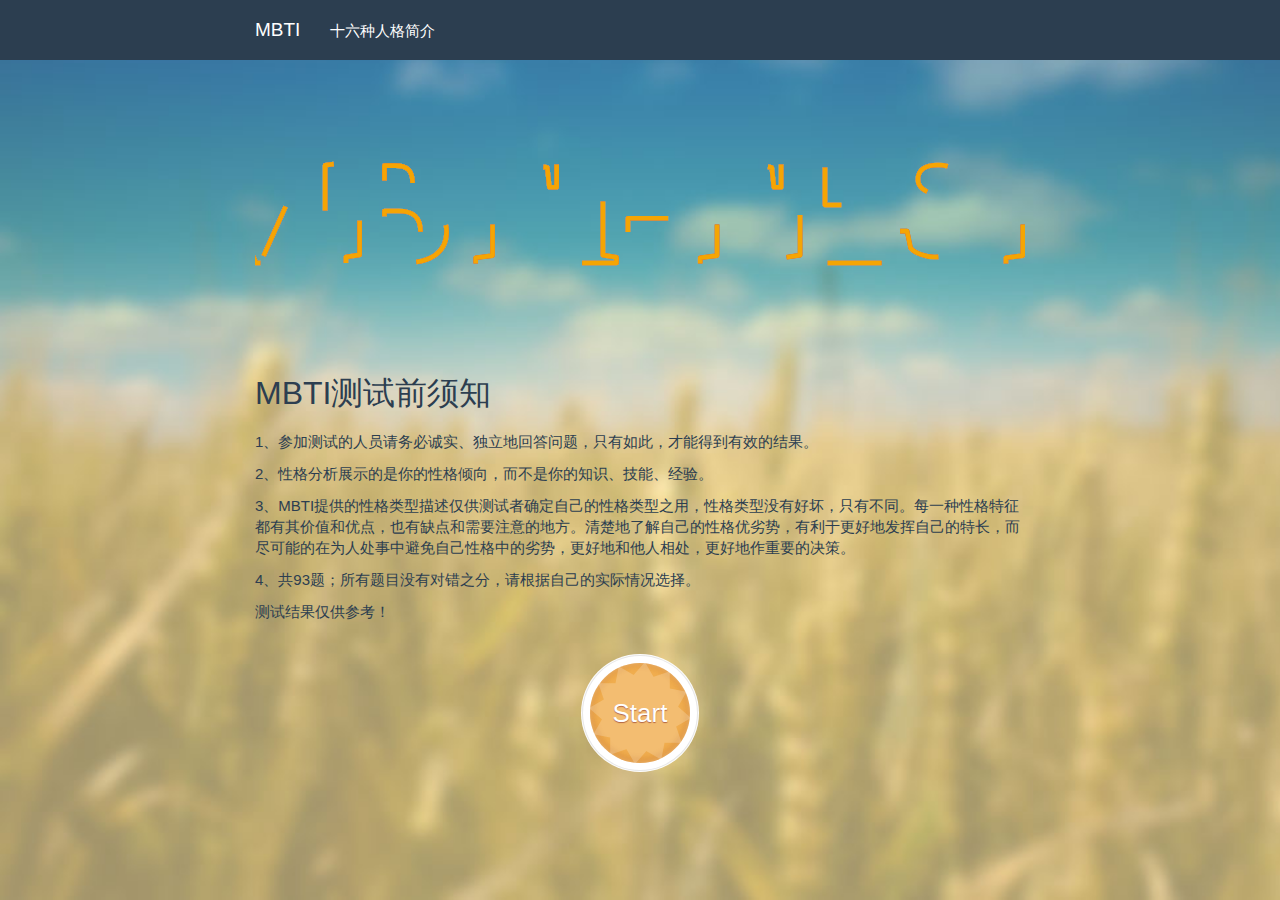
==== index.html @ 554dfa41 "Initial commit" ====
﻿<!doctype html>
<html>

<head>
    <meta charset="utf-8">
    <meta http-equiv="X-UA-Compatible" content="IE=edge">
    <meta name="description" content="A website for MBTI test">
    <meta name="viewport" content="width=device-width, initial-scale=1.0, maximum-scale=1.0, user-scalable=no">
    <meta name="keywords" content="MBTI, mbti">
    <title>首页</title>
    <link rel="shortcut icon" href="./static/img/favicon.ico">
    <link rel="stylesheet" href="./static/css/bootstrap.min.css">
    <link rel="stylesheet" href="./static/css/title.css">
    <link rel="stylesheet" href="./static/css/startbtn.css">
    <link rel="stylesheet" href="./static/css/app.css">
    <script src="./static/js/jquery-3.7.1.min.js"></script>
    <script src="./static/js/bootstrap.min.js"></script>
    <script src="./static/js/printProjectInfo.js"></script>
    <script type="text/javascript" src="./static/js/jquery.cookie.js"></script>
</head>

<body>
    <div>
        <div class="navbar navbar-default navbar-fixed-top">
            <div class="container">
                <div class="navbar-header">
                    <a href="#" class="navbar-brand">MBTI</a>
                    <button class="navbar-toggle" type="button" data-toggle="collapse" data-target="#navbar-main">
                        <span class="icon-bar"></span>
                        <span class="icon-bar"></span>
                        <span class="icon-bar"></span>
                    </button>
                </div>
                <div class="navbar-collapse collapse" id="navbar-main">
                    <ul class="nav navbar-nav">
                        <li>
                            <a href="./personalities.html">十六种人格简介</a>
                        </li>
                    </ul>
                </div>
            </div>
        </div>

        <div class="container">

            <div class="page-header">
                <div class="content">
                    <svg viewBox="0 0 1000 300" style="width: 100%;">
                        <symbol id="s-text">
                            <text text-anchor="middle" x="50%" y="60%" dy=".2em">
                                MBTI-TEST
                            </text>
                        </symbol>
                        <use xlink:href="#s-text" class="text"></use>
                        <use xlink:href="#s-text" class="text"></use>
                        <use xlink:href="#s-text" class="text"></use>
                        <use xlink:href="#s-text" class="text"></use>
                        <use xlink:href="#s-text" class="text"></use>
                        <use xlink:href="#s-text" class="text"></use>
                        <clippath id="cp-text">
                            <text text-anchor="middle" x="50%" y="60%" dy=".2em" class="text--line">
                                MBTI-TEST
                            </text>
                        </clippath>
                        <g clip-path="url(#cp-text)" class="shadow">
                            <rect width="100%" height="100%" class="anim-shape anim-shape--shadow"></rect>
                        </g>
                        <g clip-path="url(#cp-text)" class="colortext">
                            <rect width="100%" height="100%" class="anim-shape"></rect>
                            <rect width="80%" height="100%" class="anim-shape"></rect>
                            <rect width="60%" height="100%" class="anim-shape"></rect>
                            <rect width="40%" height="100%" class="anim-shape"></rect>
                            <rect width="20%" height="100%" class="anim-shape"></rect>
                        </g>
                        <use xlink:href="#s-text" class="text--transparent"></use>
                    </svg>
                </div>
            </div>


            <div class="bs-docs-section">
                <div class="row">
                    <div class="col-lg-12">
                        <div class="bs-component">
                            <h2>MBTI测试前须知</h2>
                            <p>1、参加测试的人员请务必诚实、独立地回答问题，只有如此，才能得到有效的结果。</p>
                            <p>2、性格分析展示的是你的性格倾向，而不是你的知识、技能、经验。</p>
                            <p>
                                3、MBTI提供的性格类型描述仅供测试者确定自己的性格类型之用，性格类型没有好坏，只有不同。每一种性格特征都有其价值和优点，也有缺点和需要注意的地方。清楚地了解自己的性格优劣势，有利于更好地发挥自己的特长，而尽可能的在为人处事中避免自己性格中的劣势，更好地和他人相处，更好地作重要的决策。
                            </p>
                            <p>4、共93题；所有题目没有对错之分，请根据自己的实际情况选择。</p>
                            <p>测试结果仅供参考！</p>
                        </div>
                    </div>
                </div>
            </div>

            <a href="./MBTI.html" class="a-btn">
                <span></span>
                <span>Start</span>
                <span>Go!</span>
            </a>
        </div>
</body>

</html>
---- static/css/title.css ----
/* test style */
@media screen and (max-width: 27em) {
  p {
    font-size: 11px;
  }
}


body {
  height: 100%;
}

.text {
  fill: none;
  stroke-width: 6;
  stroke-linejoin: round;
  stroke-dasharray: 70 330;
  stroke-dashoffset: 0;
  -webkit-animation: stroke 6s infinite linear;
  animation: stroke 6s infinite linear;
}

.text:nth-child(5n + 1) {
  stroke: #F2385A;
  -webkit-animation-delay: -1.2s;
  animation-delay: -1.2s;
}

.text:nth-child(5n + 2) {
  stroke: #F5A503;
  -webkit-animation-delay: -2.4s;
  animation-delay: -2.4s;
}

.text:nth-child(5n + 3) {
  stroke: #E9F1DF;
  -webkit-animation-delay: -3.6s;
  animation-delay: -3.6s;
}

.text:nth-child(5n + 4) {
  stroke: #56D9CD;
  -webkit-animation-delay: -4.8s;
  animation-delay: -4.8s;
}

.text:nth-child(5n + 5) {
  stroke: #3AA1BF;
  -webkit-animation-delay: -6s;
  animation-delay: -6s;
}

@-webkit-keyframes stroke {
  100% {
    stroke-dashoffset: -400;
  }
}

@keyframes stroke {
  100% {
    stroke-dashoffset: -400;
  }
}

/* mbti style */
.text--transparent {
  fill: transparent;
}

.anim-shape {
  -webkit-transform-origin: 0x 150px;
  transform-origin: 0x 150px;
  -webkit-transform: scale(0, 1) translate(0, 0);
  transform: scale(0, 1) translate(0, 0);
  -webkit-animation: moving-panel 3s infinite alternate;
  animation: moving-panel 3s infinite alternate;
}

.colortext .anim-shape:nth-child(1) {
  fill: #0E1826;
}

.colortext .anim-shape:nth-child(2) {
  fill: #166973;
}

.colortext .anim-shape:nth-child(3) {
  fill: #65BFA6;
}

.colortext .anim-shape:nth-child(4) {
  fill: #F2CD5C;
}

.colortext .anim-shape:nth-child(5) {
  fill: #F26444;
}

.shadow {
  -webkit-transform: translate(10px, 10px);
  transform: translate(10px, 10px);
}

.anim-shape--shadow {
  fill: #000;
  fill-opacity: .2;
}

@-webkit-keyframes moving-panel {
  100% {
    -webkit-transform: scale(1, 1) translate(20px, 0);
    transform: scale(1, 1) translate(20px, 0);
  }
}

@keyframes moving-panel {
  100% {
    -webkit-transform: scale(1, 1) translate(20px, 0);
    transform: scale(1, 1) translate(20px, 0);
  }
}


div.content {
  font: 800 14em/1 'Open Sans', Impact;
  display: flex;
  justify-content: center;
  flex-wrap: wrap;

}

.page-header {
  padding-top: 50px;
}

svg {
  display: block;
  text-transform: uppercase;
}
---- static/css/startbtn.css ----
.a-btn{
    width:100px;
    height:100px;
    -webkit-border-radius:50%;
    -moz-border-radius:50%;
    border-radius:50%;
    display:block;
    margin-top:30px;
    left:50%;
    margin-left: -50px;
    background:#f0ad4e;
    position:relative;
    -webkit-box-shadow:0px 0px 5px 0px rgba(246, 212, 163, 0.5) inset, 0px -1px 5px 4px rgba(170, 77, 27, 0.2) inset, 0px 0px 0px 7px #fff,  0px 0px 1px 8px rgba(188, 188, 188, 0.4), 0px 0px 0px 9px #fff;
    -moz-box-shadow:0px 0px 5px 0px rgba(246, 212, 163, 0.5) inset, 0px -1px 5px 4px rgba(170, 77, 27, 0.2) inset, 0px 0px 0px 7px #fff,  0px 0px 1px 8px rgba(188, 188, 188, 0.4), 0px 0px 0px 9px #fff;
    box-shadow:0px 0px 5px 0px rgba(246, 212, 163, 0.5) inset, 0px -1px 5px 4px rgba(170, 77, 27, 0.2) inset, 0px 0px 0px 7px #fff,  0px 0px 1px 8px rgba(188, 188, 188, 0.4), 0px 0px 0px 9px #fff;
    -webkit-transition:all 0.3s linear;
    -moz-transition:all 0.3s linear;
    -o-transition:all 0.3s linear;
    transition:all 0.3s linear;
}
.a-btn span{
    display:table-cell;
    width:100px;
    height:100px;
    padding:20px;
    text-align:center;
    vertical-align:middle;
    font-size:26px;
    color:#fff;
    text-shadow:0px 1px 1px #A03F16;
    font-family:"Arvo", "Myriad Pro", "Trebuchet MS", sans-serif;
    -webkit-transition:all 0.3s linear;
    -moz-transition:all 0.3s linear;
    -o-transition:all 0.3s linear;
    transition:all 0.3s linear;
}
.a-btn span:nth-child(1),
.a-btn span:nth-child(3){
    position:absolute;
    top:0px;
    left:0px;
    font-size:40px;
    line-height:36px;
    opacity:0;
}
.a-btn span:nth-child(1){
    background:transparent url(/static/img/star.png) no-repeat center center;
    opacity:0.2;
}
.a-btn:hover{
    text-decoration: none;
    background:rgba(170, 77, 27, 0.6);
    -webkit-box-shadow:0px 0px 5px 0px rgba(246, 212, 163, 0.5) inset, 0px -1px 5px 4px rgba(170, 77, 27, 0.2) inset, 0px 0px 0px 7px #fff,  1px 4px 5px 8px rgba(188, 188, 188, 0.6), 0px 0px 0px 9px #fff;
    -moz-box-shadow:0px 0px 5px 0px rgba(246, 212, 163, 0.5) inset, 0px -1px 5px 4px rgba(170, 77, 27, 0.2) inset, 0px 0px 0px 7px #fff,  1px 4px 5px 8px rgba(188, 188, 188, 0.6), 0px 0px 0px 9px #fff;
    box-shadow:0px 0px 5px 0px rgba(246, 212, 163, 0.5) inset, 0px -1px 5px 4px rgba(170, 77, 27, 0.2) inset, 0px 0px 0px 7px #fff,  1px 4px 5px 8px rgba(188, 188, 188, 0.6), 0px 0px 0px 9px #fff;
}
.a-btn:hover span:nth-child(3){
    margin-top: 10px;
    opacity:1;
}
.a-btn:hover span:nth-child(2){
    opacity: 0;
    -webkit-transform: scale(0);
    -moz-transform: scale(0);
    transform: scale(0);
}
.a-btn:hover span:nth-child(1){
    -webkit-animation:rotate 1s linear;
    -moz-animation:rotate 1s linear;
    animation:rotate 1s linear;
}
.a-btn:active{
    -webkit-box-shadow:0px 0px 5px 0px rgba(246, 212, 163, 0.5) inset, 0px -1px 5px 4px rgba(170, 77, 27, 0.2) inset, 0px 0px 0px 7px #fff,  0px -1px 0px 8px rgba(188, 188, 188, 0.3), 0px 0px 0px 10px #fff;
    -moz-box-shadow:0px 0px 5px 0px rgba(246, 212, 163, 0.5) inset, 0px -1px 5px 4px rgba(170, 77, 27, 0.2) inset, 0px 0px 0px 7px #fff,  0px -1px 0px 8px rgba(188, 188, 188, 0.3), 0px 0px 0px 10px #fff;
    box-shadow:0px 0px 5px 0px rgba(246, 212, 163, 0.5) inset, 0px -1px 5px 4px rgba(170, 77, 27, 0.2) inset, 0px 0px 0px 7px #fff,  0px -1px 0px 8px rgba(188, 188, 188, 0.3), 0px 0px 0px 10px #fff;
}
.a-btn:active span:nth-child(2){
    color:rgba(170, 77, 27, 0.8);
    text-shadow:0px 1px 1px rgba(255, 255, 255, 0.6);
}
@keyframes rotate{
    0% { transform: scale(1) rotate(0);}
    50% { transform: scale(0.5) rotate(180deg);}
    100% { transform: scale(1) rotate(360deg);}
}
@-webkit-keyframes rotate{
    0% { -webkit-transform: scale(1) rotate(0);}
    50% { -webkit-transform: scale(0.5) rotate(180deg);}
    100% { -webkit-transform: scale(1) rotate(360deg);}
}
@-moz-keyframes rotate{
    0% { -moz-transform: scale(1) rotate(0);}
    50% { -moz-transform: scale(0.5) rotate(180deg);}
    100% { -moz-transform: scale(1) rotate(360deg);}
}
---- static/css/app.css ----
body {
	background: #ddd url("/static/img/field.jpg") fixed no-repeat top left;
	-webkit-background-size: cover;
	-moz-background-size: cover;
	background-size: cover;
}

footer {
	margin-top: 90px;
}

.flashes {
	margin-top: 90px;
	text-align: center;
}

.questionbox {
	display: flex;
	align-items: center;
	justify-content: center;
	margin-top: 20px;
}

.resultbox {
	display: none;
	text-align: center;
	margin-top: 20px;
}

.progress-container {
	display: flex;
	align-items: center;
	margin-bottom: 20px;
}

.progress-container i {
	font-size: 2rem;
	margin-right: 10px;
	vertical-align: middle;
}

.progress {
	height: 30px;
	width: 100%;
	border-radius: 15px;
	overflow: hidden;
}

.progress-bar {
	line-height: 30px;
	font-size: 16px;
	border-radius: 15px;
}

.container {
	max-width: 800px;
	margin: 0 auto;
}

.icon {
	margin-bottom: 20px;
}

h2 {
	margin-bottom: 20px;
}
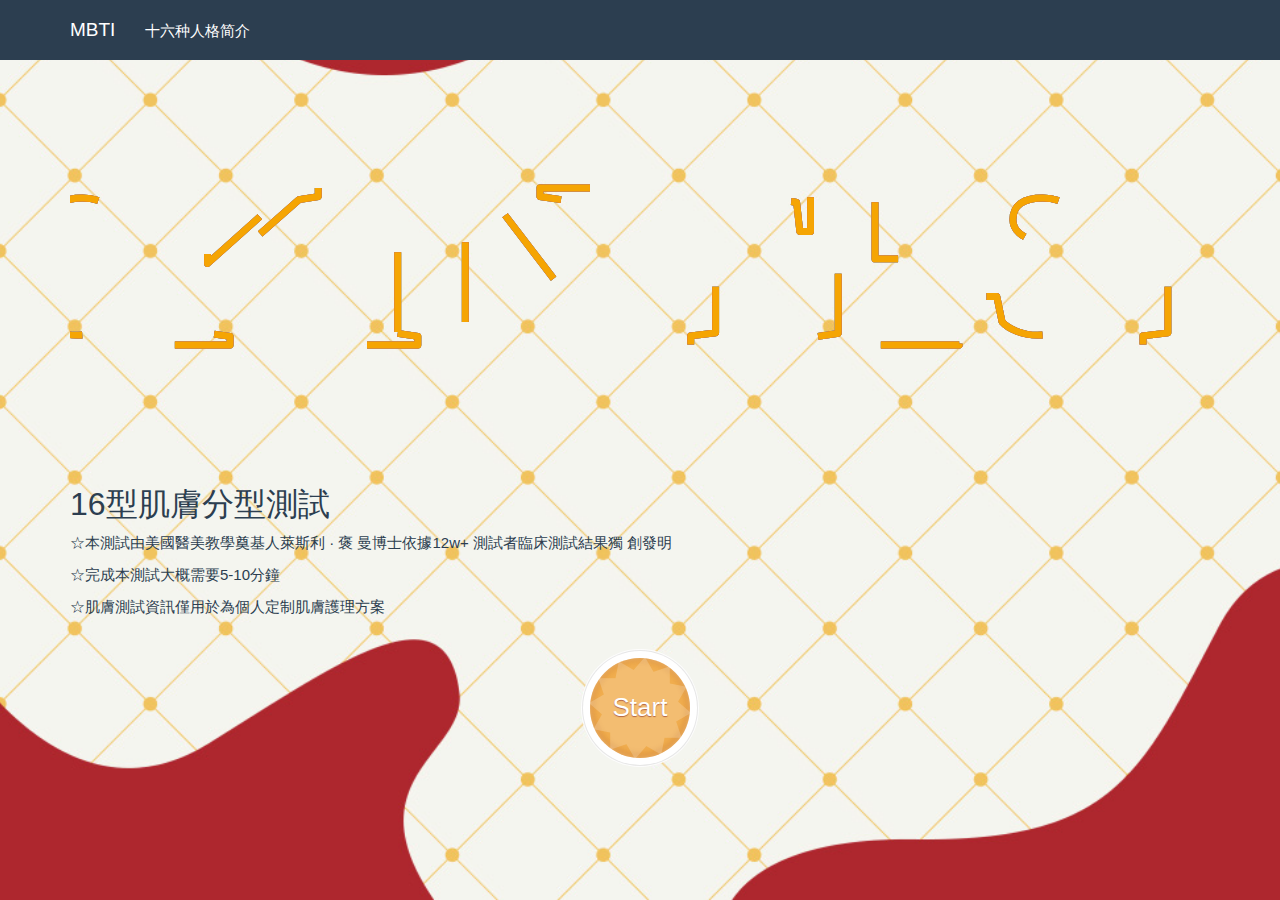
==== commit 88d860b4: "Add files via upload" ====
--- a/index.html
+++ b/index.html
@@ -48,7 +48,7 @@
                     <svg viewBox="0 0 1000 300" style="width: 100%;">
                         <symbol id="s-text">
                             <text text-anchor="middle" x="50%" y="60%" dy=".2em">
-                                MBTI-TEST
+                                Skin Test
                             </text>
                         </symbol>
                         <use xlink:href="#s-text" class="text"></use>
@@ -59,7 +59,7 @@
                         <use xlink:href="#s-text" class="text"></use>
                         <clippath id="cp-text">
                             <text text-anchor="middle" x="50%" y="60%" dy=".2em" class="text--line">
-                                MBTI-TEST
+                                Skin Test
                             </text>
                         </clippath>
                         <g clip-path="url(#cp-text)" class="shadow">
@@ -82,20 +82,17 @@
                 <div class="row">
                     <div class="col-lg-12">
                         <div class="bs-component">
-                            <h2>MBTI测试前须知</h2>
-                            <p>1、参加测试的人员请务必诚实、独立地回答问题，只有如此，才能得到有效的结果。</p>
-                            <p>2、性格分析展示的是你的性格倾向，而不是你的知识、技能、经验。</p>
-                            <p>
-                                3、MBTI提供的性格类型描述仅供测试者确定自己的性格类型之用，性格类型没有好坏，只有不同。每一种性格特征都有其价值和优点，也有缺点和需要注意的地方。清楚地了解自己的性格优劣势，有利于更好地发挥自己的特长，而尽可能的在为人处事中避免自己性格中的劣势，更好地和他人相处，更好地作重要的决策。
-                            </p>
-                            <p>4、共93题；所有题目没有对错之分，请根据自己的实际情况选择。</p>
-                            <p>测试结果仅供参考！</p>
+                            <h2>16型肌膚分型測試</h2>
+                            <p>☆本測試由美國醫美教學奠基人萊斯利 · 褒 曼博士依據12w+ 測試者臨床測試結果獨 創發明</p>
+                            <p>☆完成本測試大概需要5-10分鐘</p>
+                            <p>☆肌膚測試資訊僅用於為個人定制肌膚護理方案</p>
+                            
                         </div>
                     </div>
                 </div>
             </div>
 
-            <a href="./MBTI.html" class="a-btn">
+            <a href="./skin.html" class="a-btn">
                 <span></span>
                 <span>Start</span>
                 <span>Go!</span>
--- a/static/css/app.css
+++ b/static/css/app.css
@@ -1,66 +1,139 @@
 body {
-	background: #ddd url("/static/img/field.jpg") fixed no-repeat top left;
-	-webkit-background-size: cover;
-	-moz-background-size: cover;
-	background-size: cover;
+    background: #ddd url("../img/field.jpg") no-repeat center center fixed;
+    -webkit-background-size: cover;
+    -moz-background-size: cover;
+    background-size: cover;
 }
 
 footer {
-	margin-top: 90px;
+    margin-top: 90px;
 }
 
 .flashes {
-	margin-top: 90px;
-	text-align: center;
+    margin-top: 90px;
+    text-align: center;
 }
 
 .questionbox {
-	display: flex;
-	align-items: center;
-	justify-content: center;
-	margin-top: 20px;
+    display: flex;
+    align-items: center;
+    justify-content: center;
+    margin-top: 20px;
 }
 
 .resultbox {
-	display: none;
-	text-align: center;
-	margin-top: 20px;
+    display: none;
+    text-align: center;
+    margin-top: 20px;
 }
 
 .progress-container {
-	display: flex;
-	align-items: center;
+    display: flex;
+    align-items: center;
+    justify-content: center;
+    margin-bottom: 20px;
+}
+
+.progress-container i {
+    font-size: 2rem;
+    margin-right: 10px;
+    vertical-align: middle;
+}
+
+.progress {
+    height: 30px;
+    width: 60%;
+    border-radius: 15px;
+    overflow: hidden;
+    margin-right: 10px;
+}
+
+.progress-bar {
+    line-height: 30px;
+    font-size: 16px;
+    border-radius: 15px;
+}
+
+.progress-label {
+    font-size: 2rem;
+    vertical-align: middle;
+    white-space: nowrap;
+    width: 20%;
+    text-align: center;
 	margin-bottom: 20px;
 }
 
-.progress-container i {
-	font-size: 2rem;
-	margin-right: 10px;
-	vertical-align: middle;
-}
-
-.progress {
-	height: 30px;
-	width: 100%;
-	border-radius: 15px;
-	overflow: hidden;
-}
-
-.progress-bar {
-	line-height: 30px;
-	font-size: 16px;
-	border-radius: 15px;
-}
-
 .container {
-	max-width: 800px;
-	margin: 0 auto;
+    margin: 0 auto;
 }
 
 .icon {
-	margin-bottom: 20px;
+    margin-bottom: 20px;
 }
 
-h2 {
-	margin-bottom: 20px;
-}+.h2 {
+    margin-bottom: 20px;
+}
+
+.intro-page {
+    height: 100vh;
+    flex-direction: column;
+    align-items: center;
+    justify-content: center;
+    text-align: center;
+}
+
+.intro-page h1 {
+    font-size: 5vw;
+}
+
+.intro-page p {
+    font-size: 2vw;
+}
+
+.intro-page .continue-button {
+    font-size: 3vw;
+    margin-top: 20px;
+}
+
+@media (max-width: 768px) {
+    .intro-page h1 {
+        font-size: 12vw;
+    }
+
+    .intro-page p {
+        font-size: 5.5vw;
+    }
+
+    .intro-page .continue-button {
+        font-size: 7vw;
+    }
+}
+
+.flexWidth h2 {
+    font-size: 2vw !important;
+}
+
+.flexWidth label {
+    font-size: 1.5vw !important;
+}
+
+@media (max-width: 1024px) and (min-width: 768px) {
+    .flexWidth h2 {
+        font-size: 4vw !important;
+    }
+
+    .flexWidth label {
+        font-size: 3vw !important;
+    }
+}
+
+@media (max-width: 768px) {
+    .flexWidth h2 {
+        font-size: 7vw !important;
+    }
+
+    .flexWidth label {
+        font-size: 5vw !important;
+    }
+}
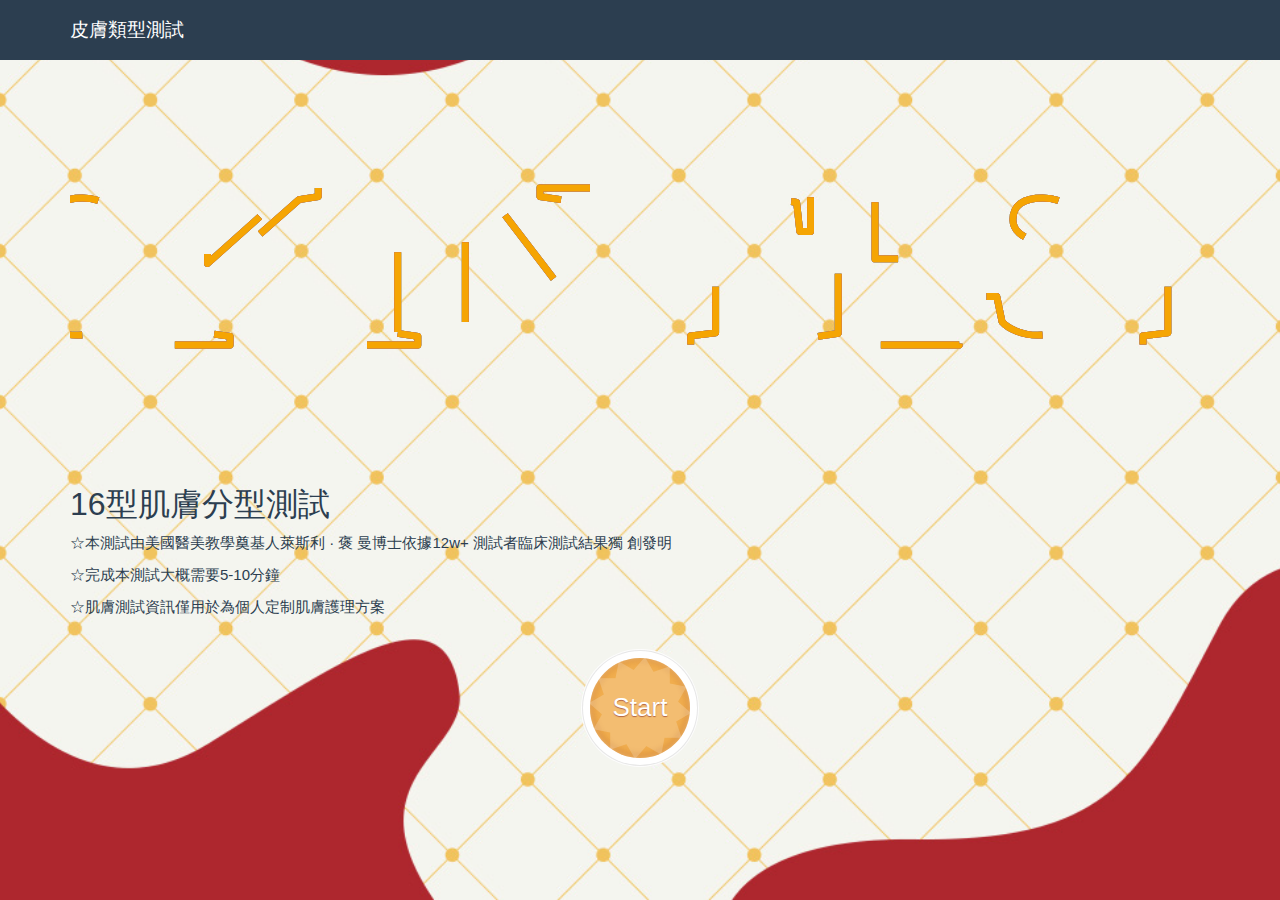
==== commit a3004513: "Add files via upload" ====
--- a/index.html
+++ b/index.html
@@ -24,20 +24,20 @@
         <div class="navbar navbar-default navbar-fixed-top">
             <div class="container">
                 <div class="navbar-header">
-                    <a href="#" class="navbar-brand">MBTI</a>
+                    <a href="#" class="navbar-brand">皮膚類型測試</a>
                     <button class="navbar-toggle" type="button" data-toggle="collapse" data-target="#navbar-main">
                         <span class="icon-bar"></span>
                         <span class="icon-bar"></span>
                         <span class="icon-bar"></span>
                     </button>
                 </div>
-                <div class="navbar-collapse collapse" id="navbar-main">
+                <!-- <div class="navbar-collapse collapse" id="navbar-main">
                     <ul class="nav navbar-nav">
                         <li>
-                            <a href="./personalities.html">十六种人格简介</a>
+                            <a href="./personalities.html"></a>
                         </li>
                     </ul>
-                </div>
+                </div> -->
             </div>
         </div>
 
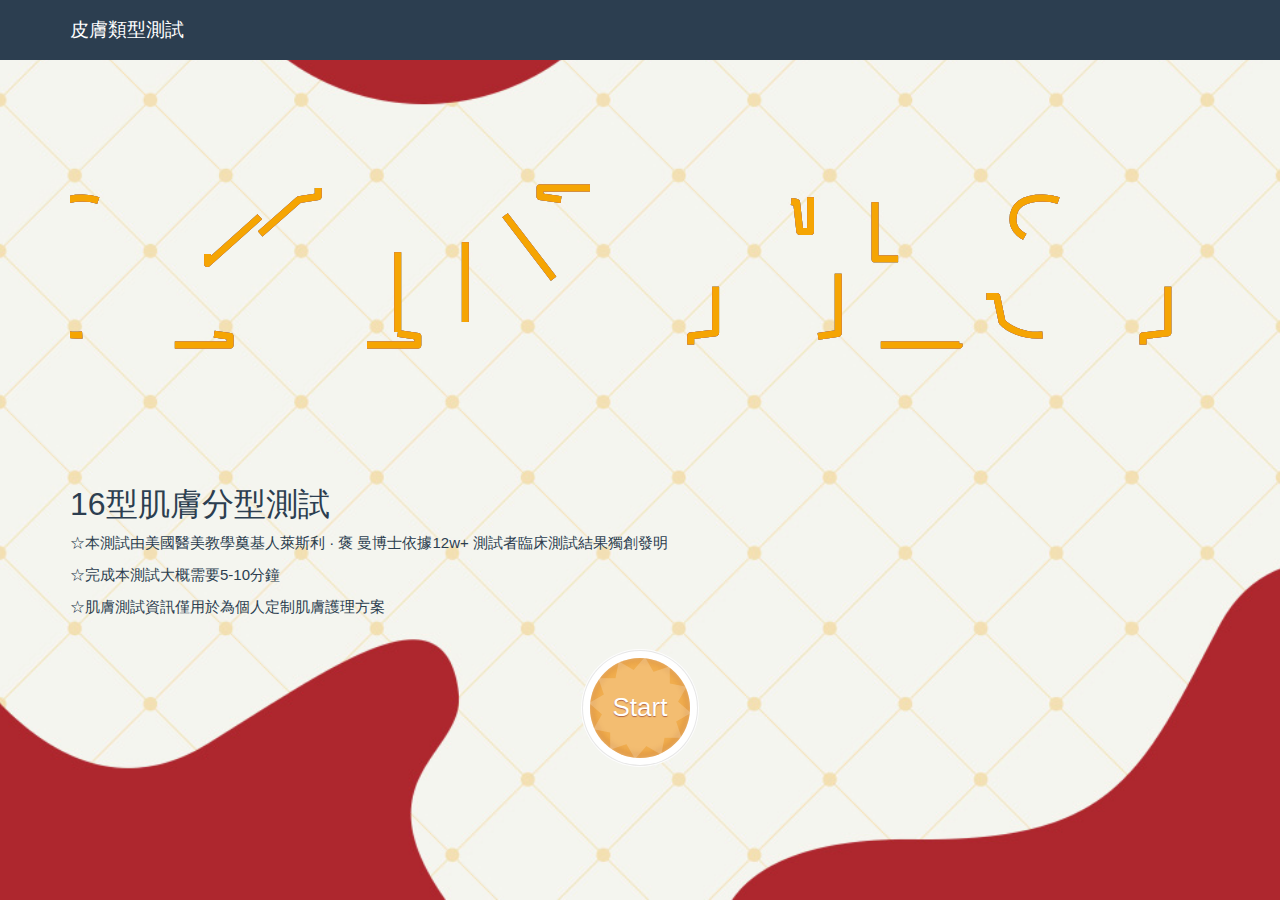
==== commit 894e75b2: "Initial commit" ====
--- a/index.html
+++ b/index.html
@@ -7,7 +7,7 @@
     <meta name="description" content="A website for MBTI test">
     <meta name="viewport" content="width=device-width, initial-scale=1.0, maximum-scale=1.0, user-scalable=no">
     <meta name="keywords" content="MBTI, mbti">
-    <title>首页</title>
+    <title>皮膚類型測試</title>
     <link rel="shortcut icon" href="./static/img/favicon.ico">
     <link rel="stylesheet" href="./static/css/bootstrap.min.css">
     <link rel="stylesheet" href="./static/css/title.css">
@@ -83,7 +83,7 @@
                     <div class="col-lg-12">
                         <div class="bs-component">
                             <h2>16型肌膚分型測試</h2>
-                            <p>☆本測試由美國醫美教學奠基人萊斯利 · 褒 曼博士依據12w+ 測試者臨床測試結果獨 創發明</p>
+                            <p>☆本測試由美國醫美教學奠基人萊斯利 · 褒 曼博士依據12w+ 測試者臨床測試結果獨創發明</p>
                             <p>☆完成本測試大概需要5-10分鐘</p>
                             <p>☆肌膚測試資訊僅用於為個人定制肌膚護理方案</p>
                             
--- a/static/css/app.css
+++ b/static/css/app.css
@@ -130,10 +130,10 @@
 
 @media (max-width: 768px) {
     .flexWidth h2 {
-        font-size: 7vw !important;
+        font-size: 6vw !important;
     }
 
     .flexWidth label {
-        font-size: 5vw !important;
+        font-size: 4.5vw !important;
     }
 }
